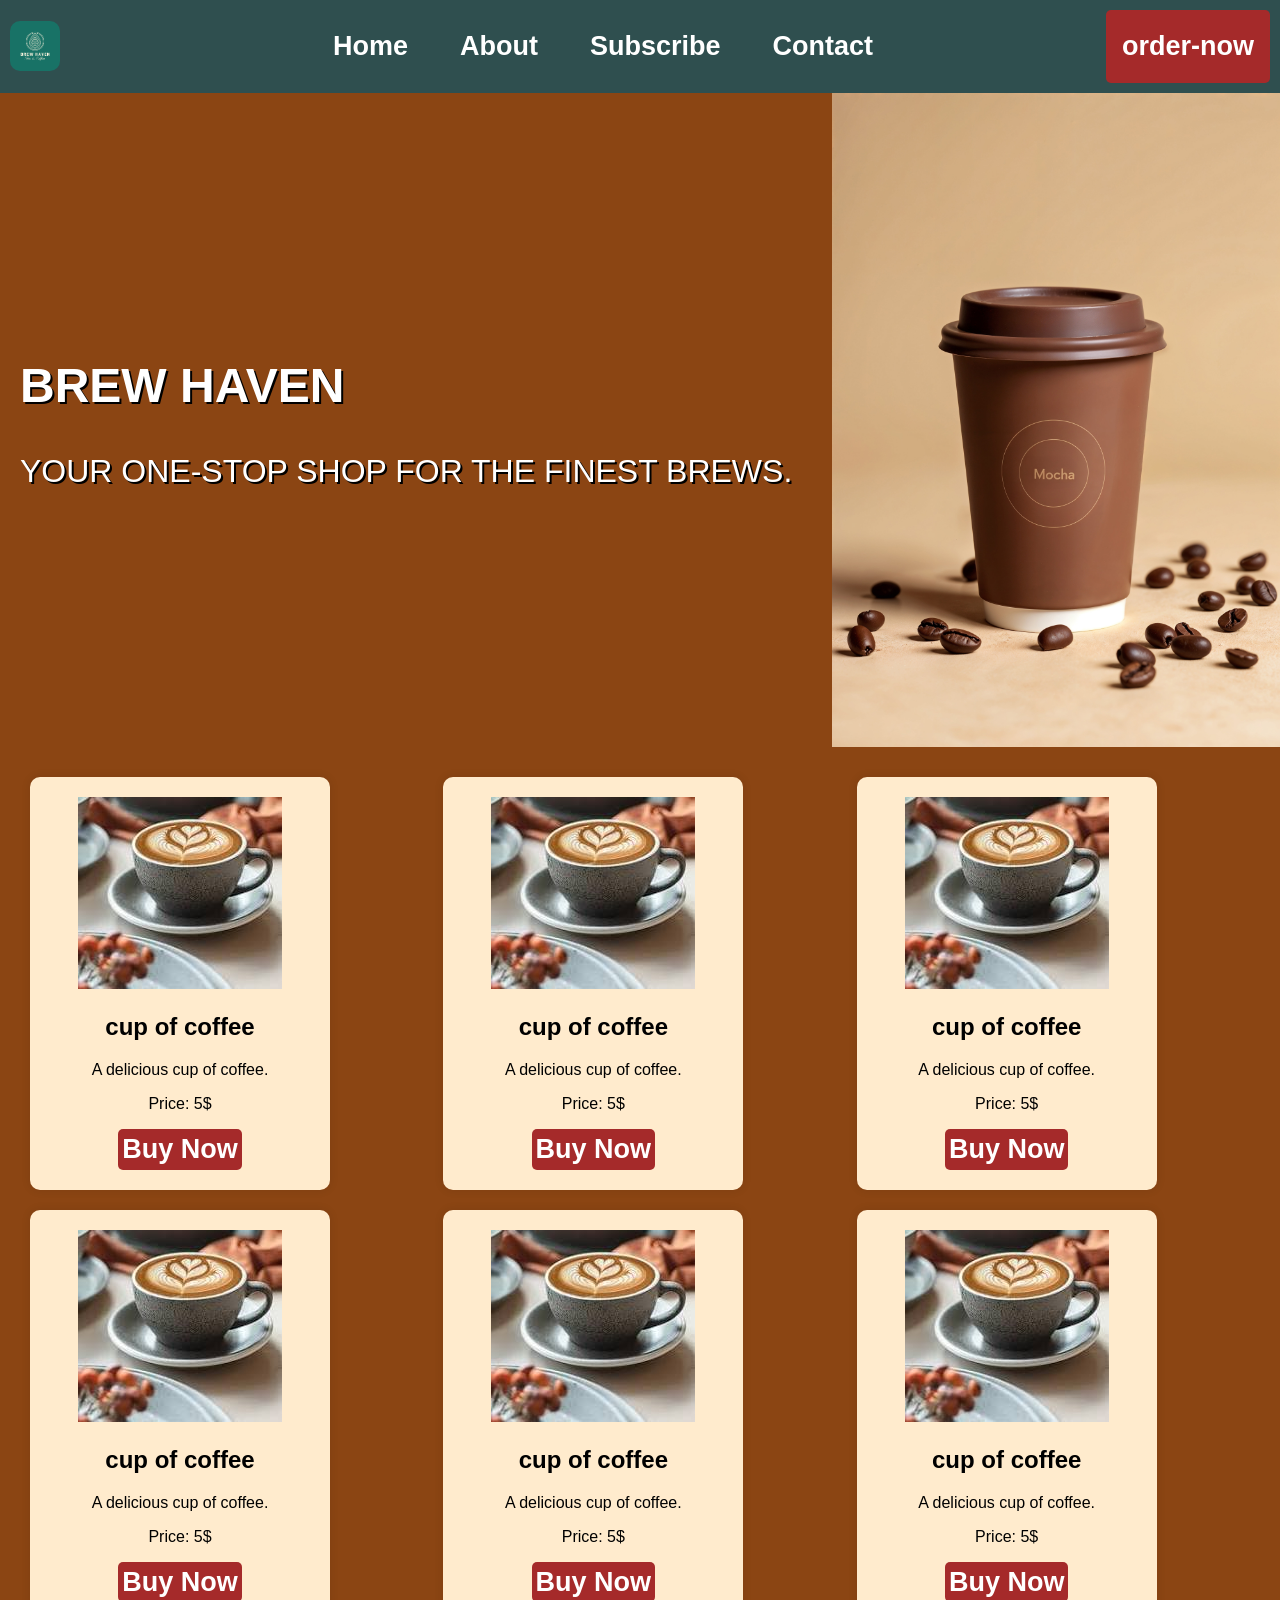
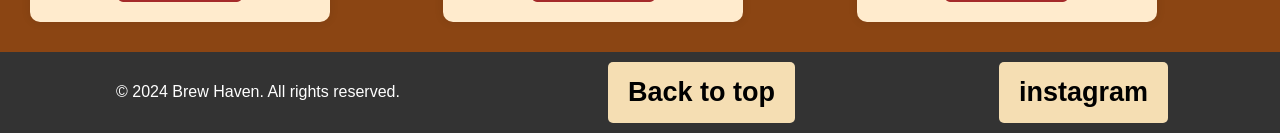
==== index.html @ efe689f3 "Task" ====
<!DOCTYPE html>
<html lang="en" >
<head>
  <meta charset="UTF-8">
  <title>Brew Haven.</title>
  <meta name="viewport" content="width=device-width, initial-scale=1"><link rel="stylesheet" href="stylec.css">

  <link rel="stylesheet" href="stylec.css">

</head>


<body>

    <header id="header">


            <img id="logo" src="img/11579736.jpg" alt="brewhaven Logo" />

      <!--                        nav-bar                                  -->
      <nav id="Navigation links">

        <ul>
          <li><a class="nav-link" href="#home">Home</a></li>
          <li><a class="nav-link" href="#about">About</a></li>
          <li><a class="nav-link" href="#subscribe">Subscribe</a></li>
          <li><a class="nav-link" href="#footer">Contact</a></li>
        </ul>

      </nav>

      <button class="order-now">order-now</button>

     </header>




<main id="main">


    <!--                        hero                                  -->
        <section id="hero">
          <div class="hero-text">
              <h1>brew haven</h1>
               <p>Your one-stop shop for the finest brews.</p>
          </div>
          <img class="hero-image" src="img/close-up-coffee-cup-with-beans.jpg" alt="">
        </section>


    <!--                        cards                                  -->
    <section class="cards">

        <div class="card">
          <img src="img/download.jpeg" alt="coffee">
          <h2>cup of coffee</h2>
          <p> A delicious cup of coffee.</p>
          <p>Price: 5$</p>
          <button class="buy-now">Buy Now</button>
        </div>

        <div class="card">
          <img src="img/download.jpeg" alt="coffee">
          <h2>cup of coffee</h2>
          <p> A delicious cup of coffee.</p>
          <p>Price: 5$</p>
          <button class="buy-now">Buy Now</button>
        </div>

        <div class="card">
          <img src="img/download.jpeg" alt="coffee">
          <h2>cup of coffee</h2>
          <p> A delicious cup of coffee.</p>
          <p>Price: 5$</p>
          <button class="buy-now">Buy Now</button>
        </div>

        <div class="card">
          <img src="img/download.jpeg" alt="coffee">
          <h2>cup of coffee</h2>
          <p> A delicious cup of coffee.</p>
          <p>Price: 5$</p>
          <button class="buy-now">Buy Now</button>
        </div>

        <div class="card">
          <img src="img/download.jpeg" alt="coffee">
          <h2>cup of coffee</h2>
          <p> A delicious cup of coffee.</p>
          <p>Price: 5$</p>
          <button class="buy-now">Buy Now</button>
        </div>

        <div class="card">
          <img src="img/download.jpeg" alt="coffee">
          <h2>cup of coffee</h2>
          <p> A delicious cup of coffee.</p>
          <p>Price: 5$</p>
          <button class="buy-now">Buy Now</button>
        </div>
    </section>



</main>


<!--                        footer                                  -->
<footer id="footer">
  <p>&copy; 2024 Brew Haven. All rights reserved.</p>
  <a href="#">Back to top</a>
  <a href="#">instagram</a>
</footer>


</body>


</html>


<!-- <style>

</style> -->
---- stylec.css ----
* {
  box-sizing: border-box;
}
#logo {
    width: 50px;
    height: 50px;
    border-radius: 20%;
}
nav ul {
    list-style:none;
    display: flex;
    justify-content: space-between;
    gap: 20px;

}

header {
    background-color: darkslategrey ;
    z-index: 1;
    padding: 10px;
    display: flex;
    justify-content: space-between;
    top: 0;
    position: sticky ;
    align-items: center;
}

button {
    font-family: 'Poppins', sans-serif;
    font-size: 27px;
    font-weight: 700;
    line-height: 1.5;

    padding: 1rem;
    background-color:brown;
    color: white;
    border-radius: 5px;
    border: none;
}

a {
  box-shadow: inset 0 0 0 0 #54b3d6;
  color: #54b3d6;
  padding: 0 .25rem;
  margin: 0 -.25rem;
  transition: color .3s ease-in-out, box-shadow .3s ease-in-out;
  padding: 10px 20px;
  border-radius: 5px;
  border: none;
}
a:hover {
  color: #fff;
  box-shadow: inset 200px 0 0 0 #54b3d6;;

}

a {
  color: #54b3d6;
  font-family: 'Poppins', sans-serif;
  font-size: 27px;
  font-weight: 700;
  line-height: 1.5;
  text-decoration: none;
}


button:hover {
/*     box-shadow:0 8px 16px 0 rgba(0,0,0,0.6)
 */
 background-color: darkseagreen;
}

a.bottom{
    color: white;
}

.buy-now {
    padding: 0 .25rem;
    background-color:brown;
    margin: 0 -.25rem;
    border-radius: 5px;
    border: none;
}

.card {
    background-color: blanchedalmond;
    padding: 20px;
    border-radius: 10px;
    box-shadow: 0 0 10px rgba(0, 0, 0, 0.1);
    text-align: center;
    width: 300px;
    font-family: 'Arial', sans-serif;
    font-size: 16px;
}

.card:hover {

      transform: scale(1.05);
      box-shadow: 0 0 20px black;

}

.cards {

    gap: 20px;
    margin: 10px;
    padding: 20px;
    display: grid;
    grid-template-columns: repeat(auto-fit, minmax(300px, 2fr));

}

body{
    padding: 0;
       margin: 0;
       background-color: saddlebrown;
       background-color: transparent rgba(0, 0, 0, 0.1);
}

.hero-image {

    width: 100%;

}

#hero {

display: flex;
align-items: center;
gap: 40px;
    width: 100%;
/*     background-image: url('img/top-view-coffee-accessories-with-copy-space.jpg');
 */
}

    #hero {
flex-direction: column
.hero-image { width: 400px }
    }

}
.hero-text {
margin-left: 20px;
}

.hero-image {
  flex: 1;

}

#hero h1 {
    margin-left: 20px;
    color: white;
  font-family: 'Rubik Mono One', sans-serif;
  text-transform: uppercase;
  font-size: 3rem;
  text-align: left;
  text-shadow: 2px 2px black;

}
.hero-image {
   width: 200px;
    height: auto;
}

#hero p {
    margin-left: 20px;
    color: white;
  font-family: 'Rubik Mono One', sans-serif;
  text-transform: uppercase;
  font-size: 2rem;
  text-align: left;
  text-shadow: 2px 2px black;

}

footer {
    font-family: 'Arial', sans-serif;
    display: flex;
    justify-content: space-around;
    align-items: center;
    background-color: #333;
    padding: 10px;
    position: relative;
    bottom: 0;
    width: 100%;
}
footer p ,a {
    color: white;

}
main {

}

footer a {
    background-color: wheat;
    padding: 10px 20px;
    border-radius: 5px;
    color: black;
}


@media (max-width: 768px) {
    * ,a ,p ,h1 ,button{
        font-size: 16px;
    }

    /* * {
      outline: 1px solid red;
    } */
  body{

  }
  header { flex-direction: column;

  }
  nav {
    margin-right: 20px;
    flex-wrap: wrap;
    justify-content :space-evenly;

    gap: 10px;
    padding-right: 20px;
  }
footer {
    flex-wrap: wrap;
    justify-content :space-evenly;

    gap: 10px;
    padding-right: 20px;
}
.cards {

    padding-left: 50px;
}
  #hero { flex-direction: column; }
  .hero-image { width: 100%; max-width: 350px; }
  #hero h1 { font-size: 2rem; }
}
---- stylec.css ----
* {
  box-sizing: border-box;
}
#logo {
    width: 50px;
    height: 50px;
    border-radius: 20%;
}
nav ul {
    list-style:none;
    display: flex;
    justify-content: space-between;
    gap: 20px;

}

header {
    background-color: darkslategrey ;
    z-index: 1;
    padding: 10px;
    display: flex;
    justify-content: space-between;
    top: 0;
    position: sticky ;
    align-items: center;
}

button {
    font-family: 'Poppins', sans-serif;
    font-size: 27px;
    font-weight: 700;
    line-height: 1.5;

    padding: 1rem;
    background-color:brown;
    color: white;
    border-radius: 5px;
    border: none;
}

a {
  box-shadow: inset 0 0 0 0 #54b3d6;
  color: #54b3d6;
  padding: 0 .25rem;
  margin: 0 -.25rem;
  transition: color .3s ease-in-out, box-shadow .3s ease-in-out;
  padding: 10px 20px;
  border-radius: 5px;
  border: none;
}
a:hover {
  color: #fff;
  box-shadow: inset 200px 0 0 0 #54b3d6;;

}

a {
  color: #54b3d6;
  font-family: 'Poppins', sans-serif;
  font-size: 27px;
  font-weight: 700;
  line-height: 1.5;
  text-decoration: none;
}


button:hover {
/*     box-shadow:0 8px 16px 0 rgba(0,0,0,0.6)
 */
 background-color: darkseagreen;
}

a.bottom{
    color: white;
}

.buy-now {
    padding: 0 .25rem;
    background-color:brown;
    margin: 0 -.25rem;
    border-radius: 5px;
    border: none;
}

.card {
    background-color: blanchedalmond;
    padding: 20px;
    border-radius: 10px;
    box-shadow: 0 0 10px rgba(0, 0, 0, 0.1);
    text-align: center;
    width: 300px;
    font-family: 'Arial', sans-serif;
    font-size: 16px;
}

.card:hover {

      transform: scale(1.05);
      box-shadow: 0 0 20px black;

}

.cards {

    gap: 20px;
    margin: 10px;
    padding: 20px;
    display: grid;
    grid-template-columns: repeat(auto-fit, minmax(300px, 2fr));

}

body{
    padding: 0;
       margin: 0;
       background-color: saddlebrown;
       background-color: transparent rgba(0, 0, 0, 0.1);
}

.hero-image {

    width: 100%;

}

#hero {

display: flex;
align-items: center;
gap: 40px;
    width: 100%;
/*     background-image: url('img/top-view-coffee-accessories-with-copy-space.jpg');
 */
}

    #hero {
flex-direction: column
.hero-image { width: 400px }
    }

}
.hero-text {
margin-left: 20px;
}

.hero-image {
  flex: 1;

}

#hero h1 {
    margin-left: 20px;
    color: white;
  font-family: 'Rubik Mono One', sans-serif;
  text-transform: uppercase;
  font-size: 3rem;
  text-align: left;
  text-shadow: 2px 2px black;

}
.hero-image {
   width: 200px;
    height: auto;
}

#hero p {
    margin-left: 20px;
    color: white;
  font-family: 'Rubik Mono One', sans-serif;
  text-transform: uppercase;
  font-size: 2rem;
  text-align: left;
  text-shadow: 2px 2px black;

}

footer {
    font-family: 'Arial', sans-serif;
    display: flex;
    justify-content: space-around;
    align-items: center;
    background-color: #333;
    padding: 10px;
    position: relative;
    bottom: 0;
    width: 100%;
}
footer p ,a {
    color: white;

}
main {

}

footer a {
    background-color: wheat;
    padding: 10px 20px;
    border-radius: 5px;
    color: black;
}


@media (max-width: 768px) {
    * ,a ,p ,h1 ,button{
        font-size: 16px;
    }

    /* * {
      outline: 1px solid red;
    } */
  body{

  }
  header { flex-direction: column;

  }
  nav {
    margin-right: 20px;
    flex-wrap: wrap;
    justify-content :space-evenly;

    gap: 10px;
    padding-right: 20px;
  }
footer {
    flex-wrap: wrap;
    justify-content :space-evenly;

    gap: 10px;
    padding-right: 20px;
}
.cards {

    padding-left: 50px;
}
  #hero { flex-direction: column; }
  .hero-image { width: 100%; max-width: 350px; }
  #hero h1 { font-size: 2rem; }
}
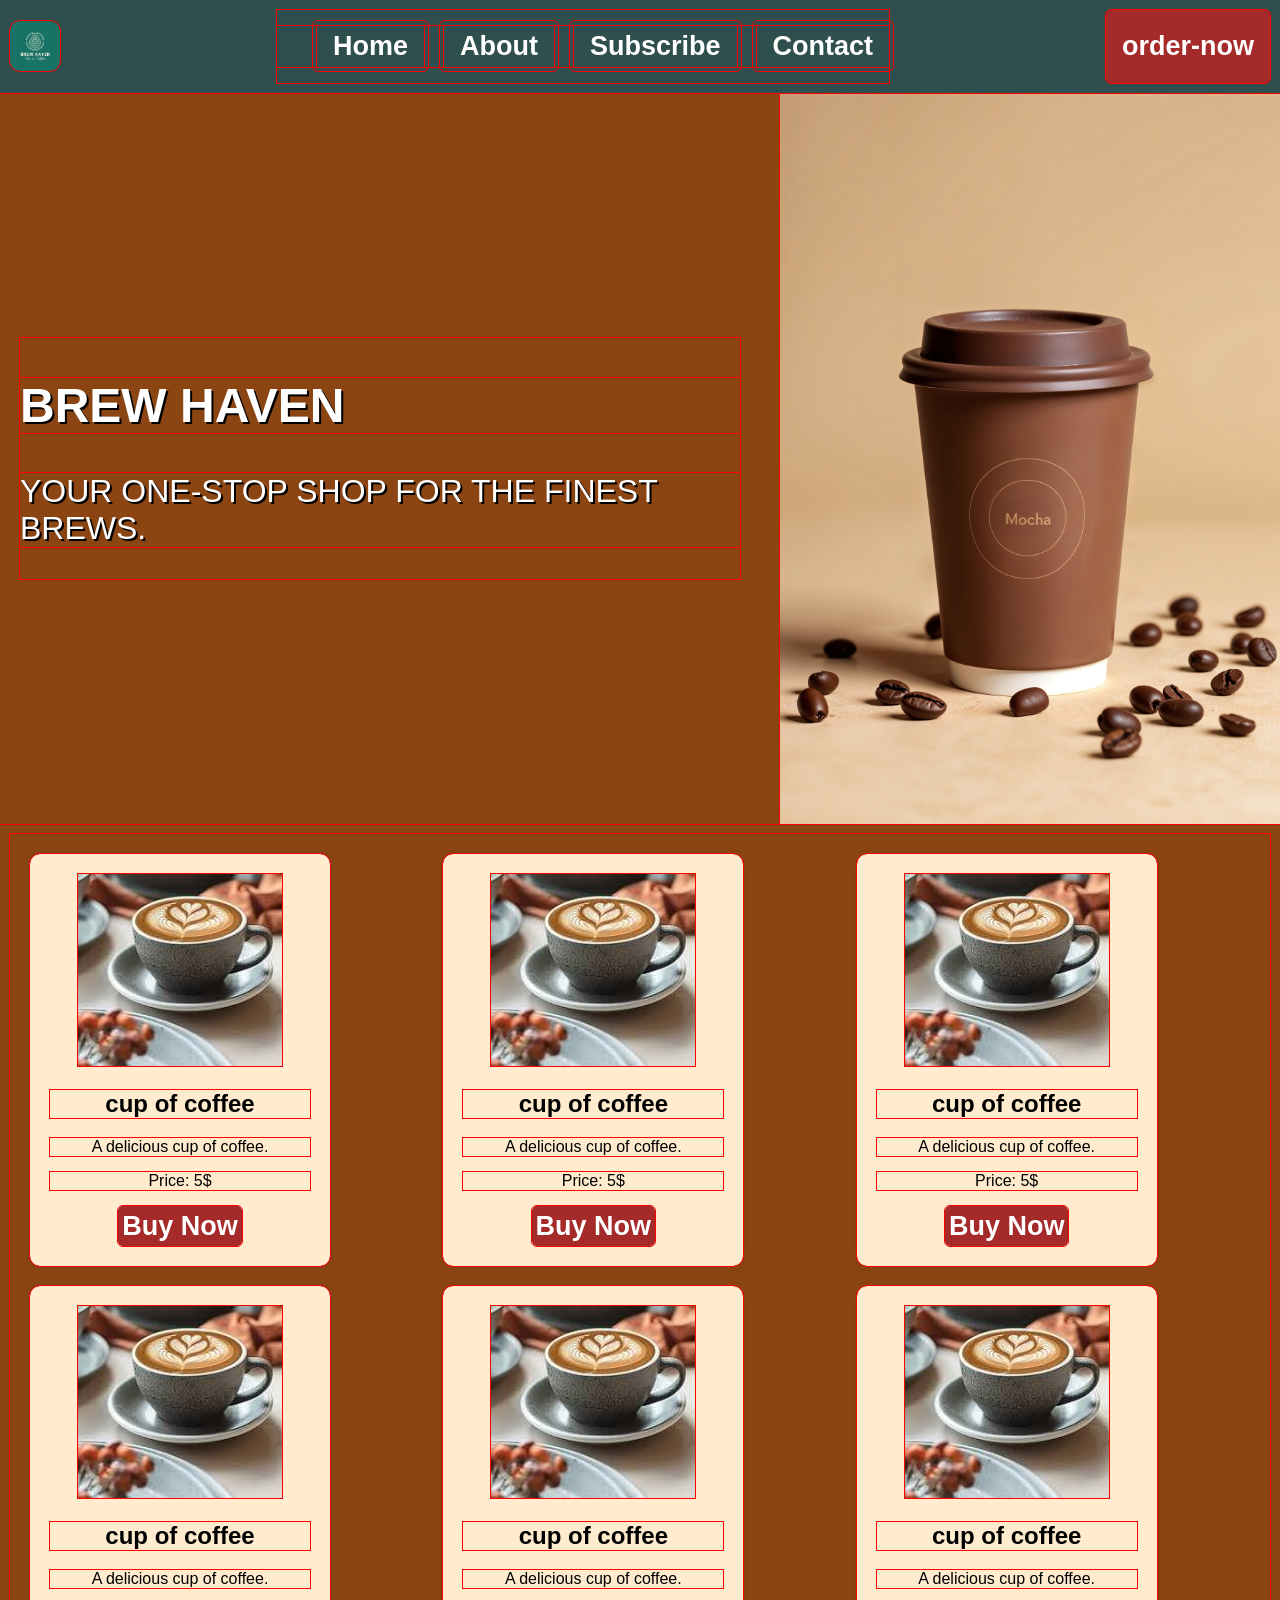
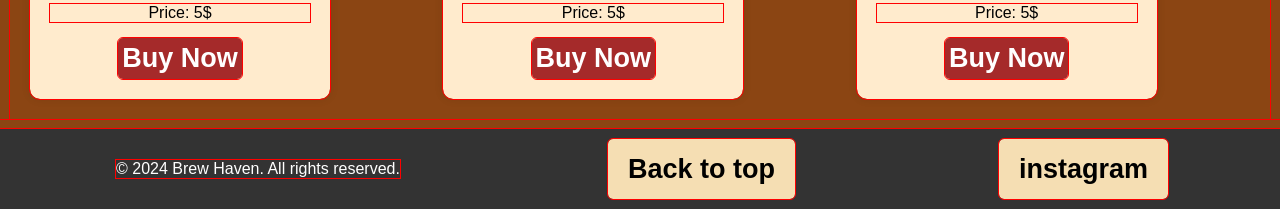
==== commit d646f736: "." ====
--- a/index.html
+++ b/index.html
@@ -4,8 +4,6 @@
   <meta charset="UTF-8">
   <title>Brew Haven.</title>
   <meta name="viewport" content="width=device-width, initial-scale=1"><link rel="stylesheet" href="stylec.css">
-
-  <link rel="stylesheet" href="stylec.css">
 
 </head>
 
@@ -118,8 +116,3 @@
 
 
 </html>
-
-
-<!-- <style>
-
-</style> -->
--- a/stylec.css
+++ b/stylec.css
@@ -1,6 +1,9 @@
-
 * {
   box-sizing: border-box;
+}
+
+* {
+  outline: 1px solid red;
 }
 #logo {
     width: 50px;
@@ -118,39 +121,33 @@
        background-color: transparent rgba(0, 0, 0, 0.1);
 }
 
-.hero-image {
-
-    width: 100%;
-
-}
+
 
 #hero {
 
 display: flex;
 align-items: center;
+flex-direction: row;
 gap: 40px;
     width: 100%;
+
 /*     background-image: url('img/top-view-coffee-accessories-with-copy-space.jpg');
  */
 }
 
-    #hero {
-flex-direction: column
-.hero-image { width: 400px }
-    }
-
-}
+
+
+
+
+
 .hero-text {
 margin-left: 20px;
 }
 
-.hero-image {
-  flex: 1;
-
-}
+
 
 #hero h1 {
-    margin-left: 20px;
+
     color: white;
   font-family: 'Rubik Mono One', sans-serif;
   text-transform: uppercase;
@@ -160,13 +157,15 @@
 
 }
 .hero-image {
-   width: 200px;
+    margin-left: auto;
+    width: 500px;
     height: auto;
 }
 
 #hero p {
-    margin-left: 20px;
-    color: white;
+     flex: 1;
+
+color: white;
   font-family: 'Rubik Mono One', sans-serif;
   text-transform: uppercase;
   font-size: 2rem;
@@ -190,9 +189,7 @@
     color: white;
 
 }
-main {
-
-}
+
 
 footer a {
     background-color: wheat;
@@ -210,9 +207,7 @@
     /* * {
       outline: 1px solid red;
     } */
-  body{
-
-  }
+
   header { flex-direction: column;
 
   }
